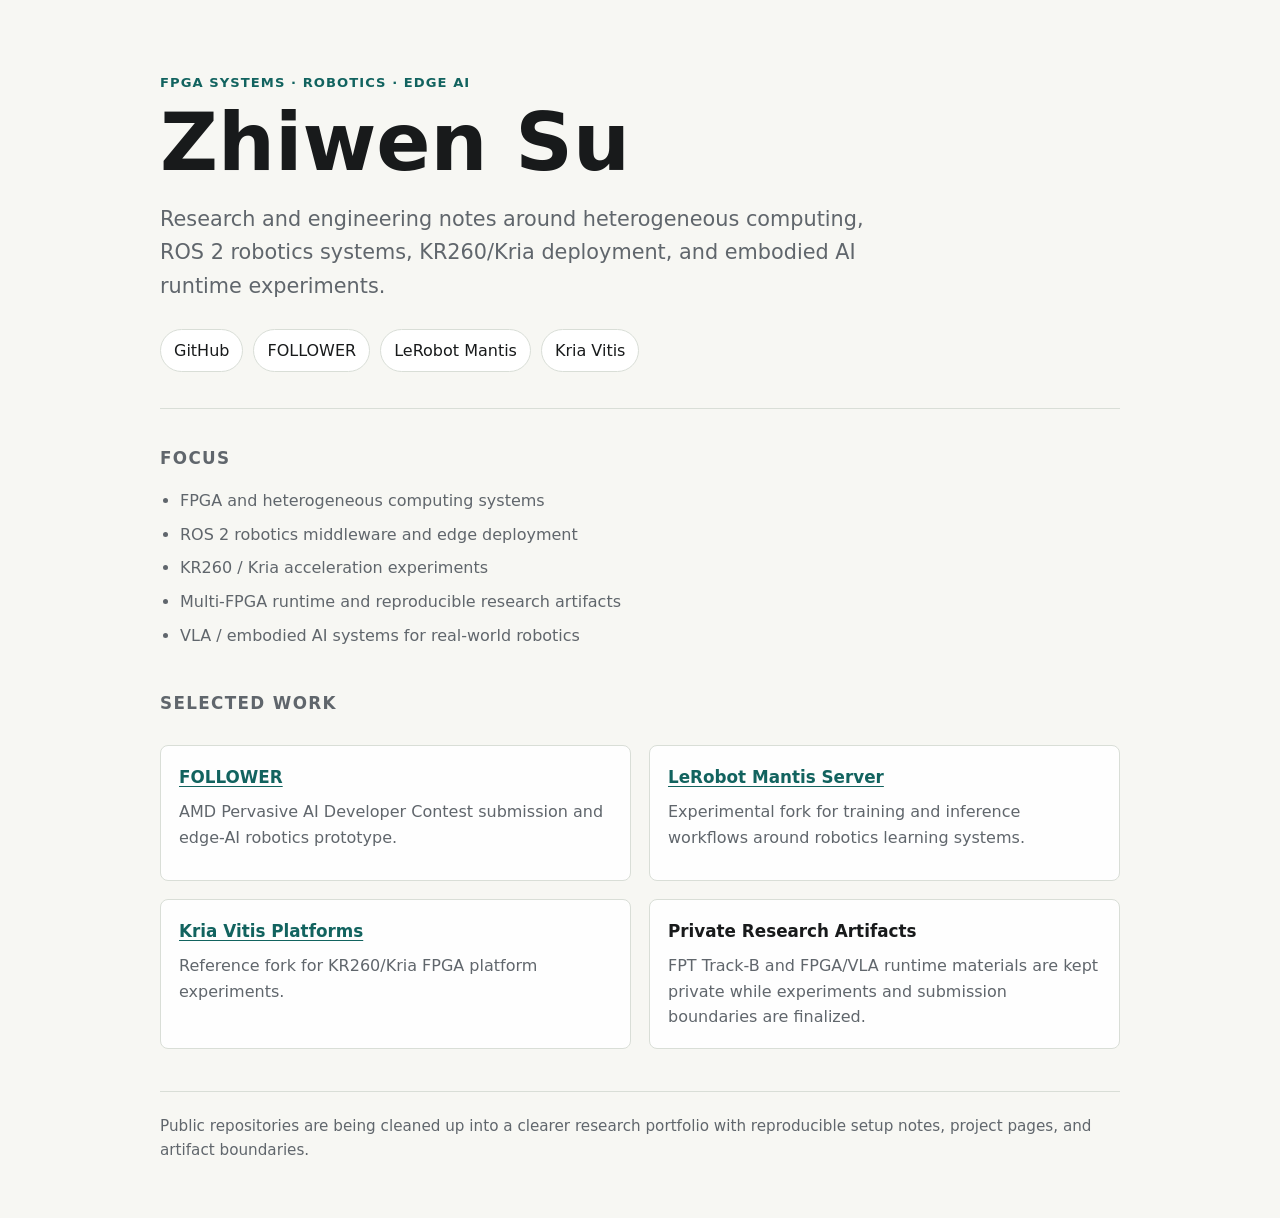
==== index.html @ 328ad867 "Add portfolio landing page" ====
<!doctype html>
<html lang="en">
<head>
  <meta charset="utf-8">
  <meta name="viewport" content="width=device-width, initial-scale=1">
  <title>Zhiwen Su | FPGA, Robotics, Edge AI</title>
  <meta name="description" content="Research and engineering notes around FPGA systems, robotics, edge AI, and embodied AI deployment.">
  <style>
    :root {
      color-scheme: light dark;
      --bg: #f7f7f3;
      --text: #181a1b;
      --muted: #60666c;
      --line: #d9ded7;
      --accent: #12635f;
      --panel: #ffffff;
    }
    @media (prefers-color-scheme: dark) {
      :root {
        --bg: #111416;
        --text: #f0f3ee;
        --muted: #aab2ad;
        --line: #2e3632;
        --accent: #75c7bc;
        --panel: #171b1d;
      }
    }
    * { box-sizing: border-box; }
    body {
      margin: 0;
      font-family: ui-sans-serif, system-ui, -apple-system, BlinkMacSystemFont, "Segoe UI", sans-serif;
      background: var(--bg);
      color: var(--text);
      line-height: 1.6;
    }
    main {
      width: min(960px, calc(100% - 40px));
      margin: 0 auto;
      padding: 72px 0 56px;
    }
    header {
      border-bottom: 1px solid var(--line);
      padding-bottom: 36px;
      margin-bottom: 36px;
    }
    .eyebrow {
      color: var(--accent);
      font-size: 0.82rem;
      font-weight: 700;
      letter-spacing: 0.08em;
      text-transform: uppercase;
      margin: 0 0 12px;
    }
    h1 {
      font-size: clamp(2.4rem, 7vw, 5rem);
      line-height: 0.95;
      margin: 0 0 22px;
      letter-spacing: 0;
    }
    .intro {
      max-width: 720px;
      font-size: clamp(1.05rem, 2vw, 1.3rem);
      color: var(--muted);
      margin: 0;
    }
    .grid {
      display: grid;
      grid-template-columns: repeat(2, minmax(0, 1fr));
      gap: 18px;
      margin: 28px 0 42px;
    }
    section { margin: 0 0 42px; }
    h2 {
      font-size: 1.05rem;
      text-transform: uppercase;
      letter-spacing: 0.08em;
      color: var(--muted);
      margin: 0 0 16px;
    }
    .item {
      border: 1px solid var(--line);
      background: color-mix(in srgb, var(--panel) 92%, transparent);
      border-radius: 8px;
      padding: 18px;
      min-height: 136px;
    }
    .item h3 {
      margin: 0 0 8px;
      font-size: 1.05rem;
    }
    .item p, li { color: var(--muted); }
    .item p { margin: 0; }
    ul {
      display: grid;
      gap: 8px;
      padding-left: 20px;
      margin: 0;
    }
    a { color: var(--accent); text-underline-offset: 3px; }
    .links {
      display: flex;
      flex-wrap: wrap;
      gap: 10px;
      margin-top: 26px;
    }
    .links a {
      border: 1px solid var(--line);
      border-radius: 999px;
      padding: 8px 13px;
      text-decoration: none;
      color: var(--text);
      background: var(--panel);
    }
    footer {
      border-top: 1px solid var(--line);
      padding-top: 22px;
      color: var(--muted);
      font-size: 0.95rem;
    }
    @media (max-width: 720px) {
      main { width: min(100% - 28px, 960px); padding-top: 48px; }
      .grid { grid-template-columns: 1fr; }
    }
  </style>
</head>
<body>
  <main>
    <header>
      <p class="eyebrow">FPGA Systems · Robotics · Edge AI</p>
      <h1>Zhiwen Su</h1>
      <p class="intro">Research and engineering notes around heterogeneous computing, ROS 2 robotics systems, KR260/Kria deployment, and embodied AI runtime experiments.</p>
      <nav class="links" aria-label="Primary links">
        <a href="https://github.com/ACESUSUSU">GitHub</a>
        <a href="https://github.com/ACESUSUSU/AMD-Pervasive-AI-Developer-Contest-Submission-FOLLOWER">FOLLOWER</a>
        <a href="https://github.com/ACESUSUSU/lerobot_mantis_server">LeRobot Mantis</a>
        <a href="https://github.com/ACESUSUSU/kria-vitis-platforms">Kria Vitis</a>
      </nav>
    </header>

    <section>
      <h2>Focus</h2>
      <ul>
        <li>FPGA and heterogeneous computing systems</li>
        <li>ROS 2 robotics middleware and edge deployment</li>
        <li>KR260 / Kria acceleration experiments</li>
        <li>Multi-FPGA runtime and reproducible research artifacts</li>
        <li>VLA / embodied AI systems for real-world robotics</li>
      </ul>
    </section>

    <section>
      <h2>Selected Work</h2>
      <div class="grid">
        <article class="item">
          <h3><a href="https://github.com/ACESUSUSU/AMD-Pervasive-AI-Developer-Contest-Submission-FOLLOWER">FOLLOWER</a></h3>
          <p>AMD Pervasive AI Developer Contest submission and edge-AI robotics prototype.</p>
        </article>
        <article class="item">
          <h3><a href="https://github.com/ACESUSUSU/lerobot_mantis_server">LeRobot Mantis Server</a></h3>
          <p>Experimental fork for training and inference workflows around robotics learning systems.</p>
        </article>
        <article class="item">
          <h3><a href="https://github.com/ACESUSUSU/kria-vitis-platforms">Kria Vitis Platforms</a></h3>
          <p>Reference fork for KR260/Kria FPGA platform experiments.</p>
        </article>
        <article class="item">
          <h3>Private Research Artifacts</h3>
          <p>FPT Track-B and FPGA/VLA runtime materials are kept private while experiments and submission boundaries are finalized.</p>
        </article>
      </div>
    </section>

    <footer>
      Public repositories are being cleaned up into a clearer research portfolio with reproducible setup notes, project pages, and artifact boundaries.
    </footer>
  </main>
</body>
</html>
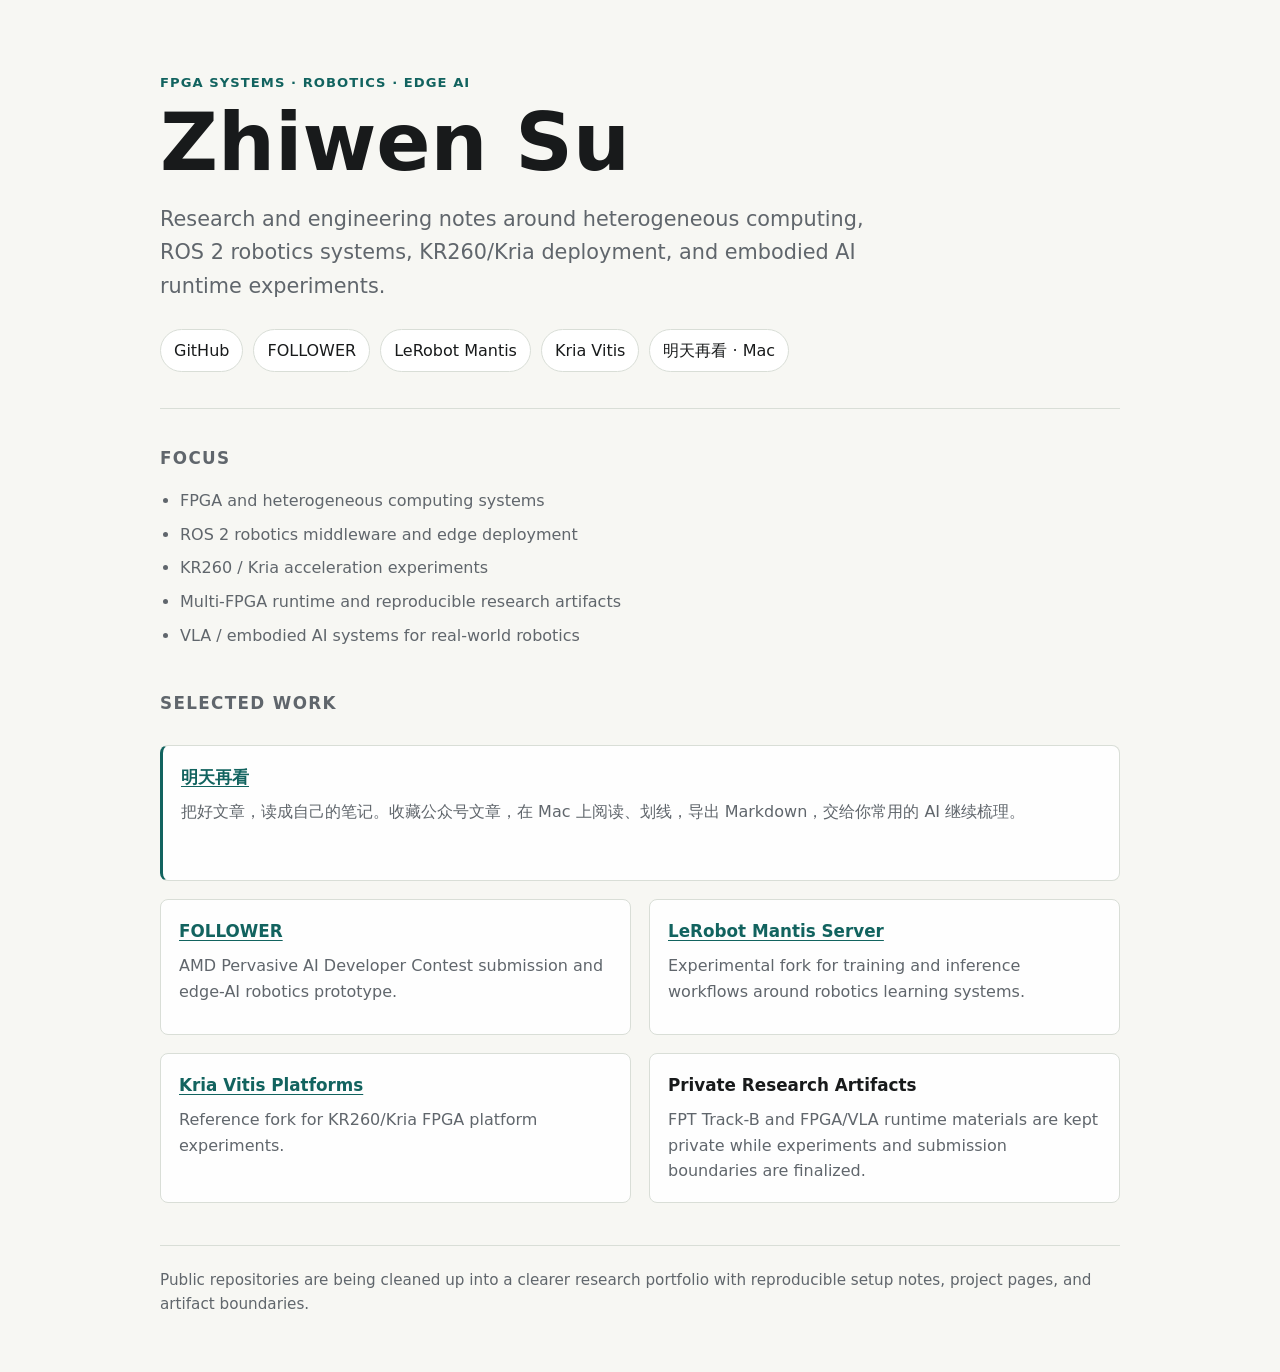
==== commit ad8a4ec7: "Add Ming Tian Zai Kan Mac download and note-taking guide" ====
--- a/index.html
+++ b/index.html
@@ -90,6 +90,7 @@
     }
     .item p, li { color: var(--muted); }
     .item p { margin: 0; }
+    .item.product { grid-column: 1 / -1; border-left: 3px solid var(--accent); }
     ul {
       display: grid;
       gap: 8px;
@@ -134,6 +135,7 @@
         <a href="https://github.com/ACESUSUSU/AMD-Pervasive-AI-Developer-Contest-Submission-FOLLOWER">FOLLOWER</a>
         <a href="https://github.com/ACESUSUSU/lerobot_mantis_server">LeRobot Mantis</a>
         <a href="https://github.com/ACESUSUSU/kria-vitis-platforms">Kria Vitis</a>
+        <a href="mingtianzai/" lang="zh-CN">明天再看 · Mac</a>
       </nav>
     </header>
 
@@ -151,6 +153,10 @@
     <section>
       <h2>Selected Work</h2>
       <div class="grid">
+        <article class="item product" lang="zh-CN">
+          <h3><a href="mingtianzai/">明天再看</a></h3>
+          <p>把好文章，读成自己的笔记。收藏公众号文章，在 Mac 上阅读、划线，导出 Markdown，交给你常用的 AI 继续梳理。</p>
+        </article>
         <article class="item">
           <h3><a href="https://github.com/ACESUSUSU/AMD-Pervasive-AI-Developer-Contest-Submission-FOLLOWER">FOLLOWER</a></h3>
           <p>AMD Pervasive AI Developer Contest submission and edge-AI robotics prototype.</p>
